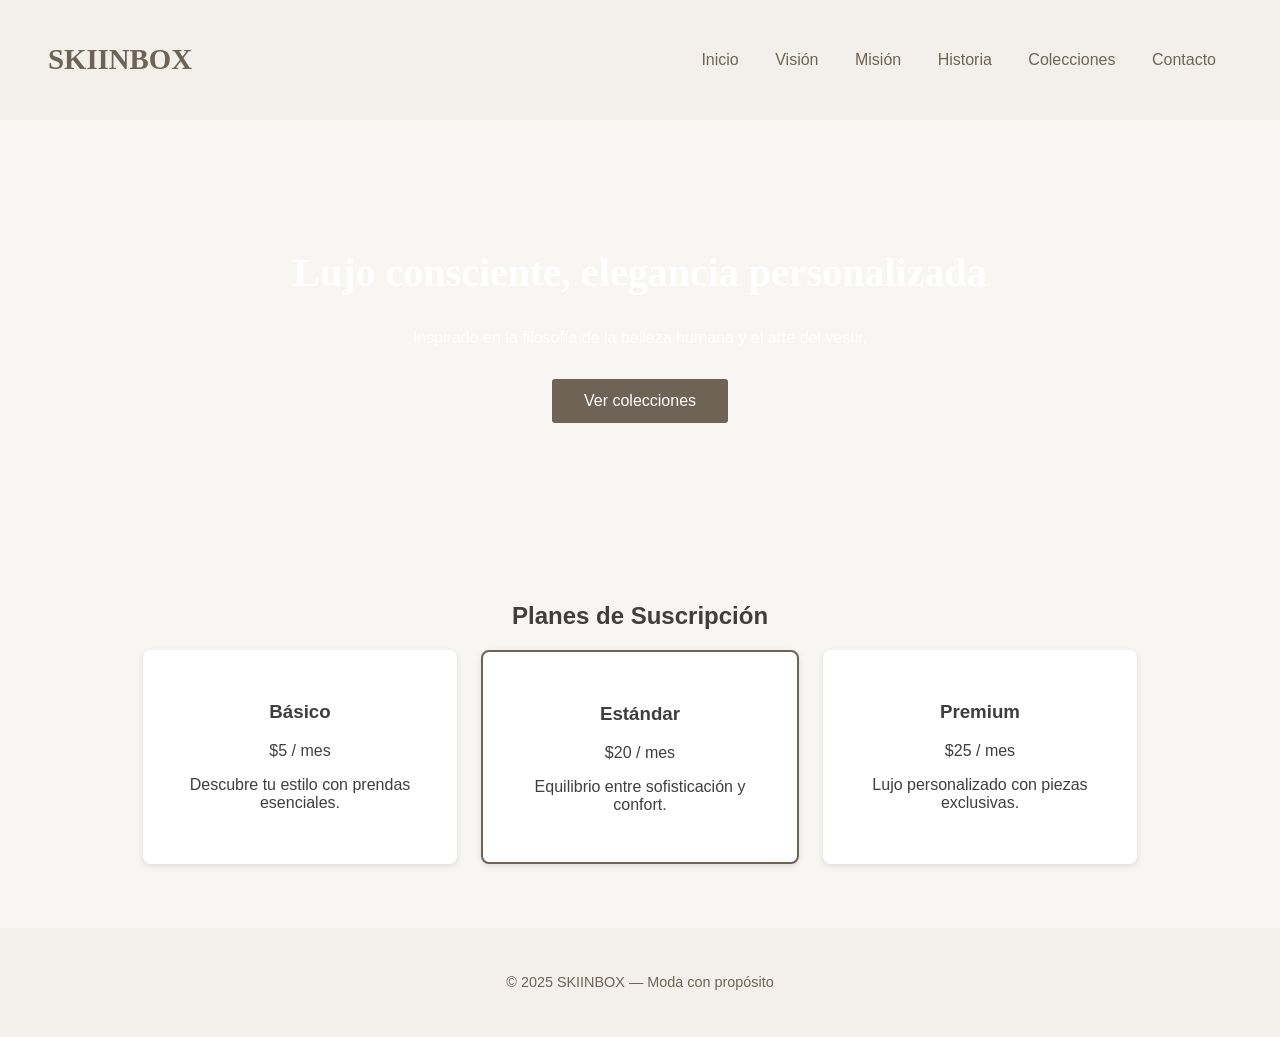
==== index.html @ ae45a68d "Add files via upload" ====
<!DOCTYPE html>
<html lang="es">
<head>
  <meta charset="UTF-8" />
  <meta name="viewport" content="width=device-width, initial-scale=1.0" />
  <title>SKIINBOX — Moda con propósito</title>
  <link rel="stylesheet" href="css/style.css" />
</head>
<body>
  <header>
    <h1 class="logo">SKIINBOX</h1>
    <nav>
      <a href="index.html">Inicio</a>
      <a href="vision.html">Visión</a>
      <a href="mision.html">Misión</a>
      <a href="historia.html">Historia</a>
      <a href="colecciones.html">Colecciones</a>
      <a href="contacto.html">Contacto</a>
    </nav>
  </header>

  <section class="hero">
    <h2>Lujo consciente, elegancia personalizada</h2>
    <p>Inspirado en la filosofía de la belleza humana y el arte del vestir.</p>
    <a href="colecciones.html" class="btn">Ver colecciones</a>
  </section>

  <section class="planes">
    <h2>Planes de Suscripción</h2>
    <div class="plan-container">
      <div class="plan">
        <h3>Básico</h3>
        <p>$5 / mes</p>
        <p>Descubre tu estilo con prendas esenciales.</p>
      </div>
      <div class="plan destacado">
        <h3>Estándar</h3>
        <p>$20 / mes</p>
        <p>Equilibrio entre sofisticación y confort.</p>
      </div>
      <div class="plan">
        <h3>Premium</h3>
        <p>$25 / mes</p>
        <p>Lujo personalizado con piezas exclusivas.</p>
      </div>
    </div>
  </section>

  <footer>
    <p>© 2025 SKIINBOX — Moda con propósito</p>
  </footer>
</body>
</html>
---- css/style.css ----
body {
  font-family: 'Montserrat', sans-serif;
  margin: 0;
  background-color: #f8f6f3;
  color: #3e3e3e;
}
header {
  display: flex;
  justify-content: space-between;
  align-items: center;
  padding: 1.5rem 3rem;
  background-color: #f3f0ec;
}
.logo {
  font-family: 'Playfair Display', serif;
  font-size: 1.8rem;
  color: #6e6355;
}
nav a {
  margin: 0 1rem;
  text-decoration: none;
  color: #6e6355;
  font-weight: 500;
}
.hero {
  text-align: center;
  padding: 6rem 2rem;
  background: url('assets/hero.jpg') center/cover no-repeat;
  color: #fff;
}
.hero h2 {
  font-family: 'Playfair Display', serif;
  font-size: 2.5rem;
}
.btn {
  display: inline-block;
  padding: 0.8rem 2rem;
  margin-top: 1rem;
  background-color: #6e6355;
  color: white;
  text-decoration: none;
  border-radius: 3px;
}
.planes {
  text-align: center;
  padding: 4rem 2rem;
}
.plan-container {
  display: flex;
  justify-content: center;
  flex-wrap: wrap;
  gap: 1.5rem;
}
.plan {
  background: #fff;
  padding: 2rem;
  border-radius: 8px;
  width: 250px;
  box-shadow: 0 2px 6px rgba(0,0,0,0.1);
}
.plan.destacado {
  border: 2px solid #6e6355;
}
footer {
  text-align: center;
  padding: 2rem;
  background-color: #f3f0ec;
  font-size: 0.9rem;
  color: #6e6355;
}
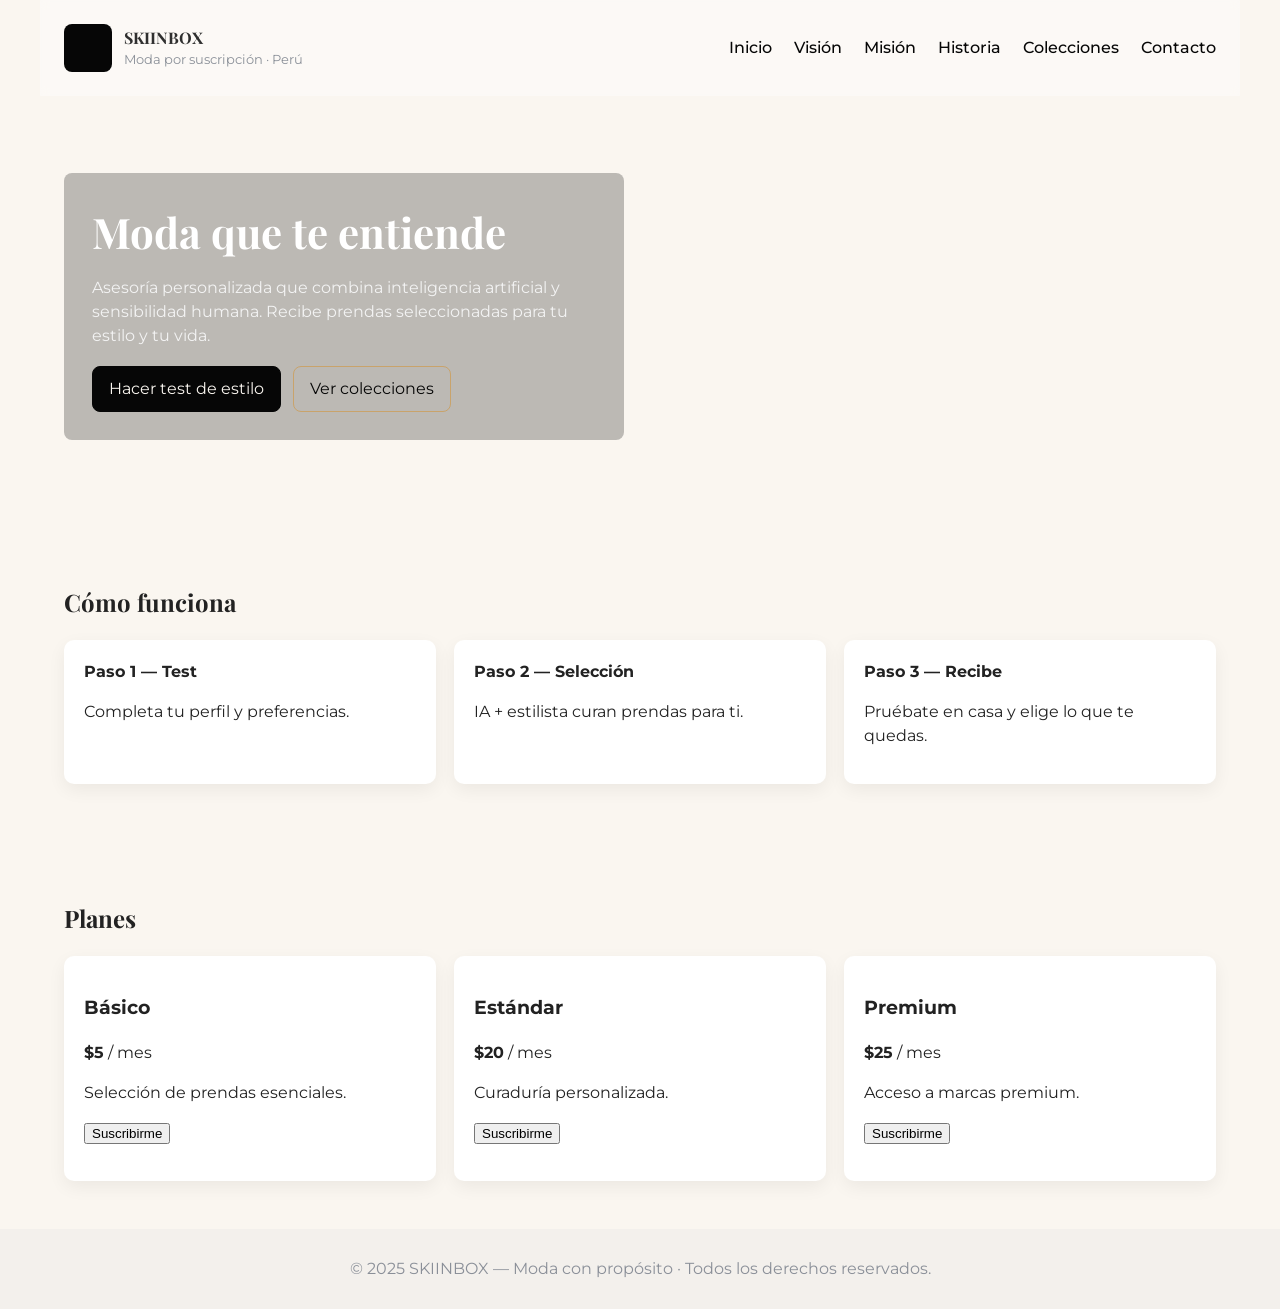
==== commit d93ceeec: "Add files via upload" ====
--- a/index.html
+++ b/index.html
@@ -1,14 +1,14 @@
-<!DOCTYPE html>
+<!doctype html>
 <html lang="es">
 <head>
-  <meta charset="UTF-8" />
-  <meta name="viewport" content="width=device-width, initial-scale=1.0" />
-  <title>SKIINBOX — Moda con propósito</title>
-  <link rel="stylesheet" href="css/style.css" />
+  <meta charset="utf-8">
+  <meta name="viewport" content="width=device-width,initial-scale=1">
+  <title>SKIINBOX — Inicio</title>
+  <link rel="stylesheet" href="css/style.css">
 </head>
 <body>
-  <header>
-    <h1 class="logo">SKIINBOX</h1>
+  <header class="container">
+    <a class="logo" href="index.html"><span class="mark"></span><div class="mark" style="display:none"></div><div style="display:flex;flex-direction:column"><strong style="font-family:'Playfair Display',serif;color:#2f2f2f">SKIINBOX</strong><small style="color:var(--muted)">Moda por suscripción · Perú</small></div></a>
     <nav>
       <a href="index.html">Inicio</a>
       <a href="vision.html">Visión</a>
@@ -18,36 +18,51 @@
       <a href="contacto.html">Contacto</a>
     </nav>
   </header>
-
-  <section class="hero">
-    <h2>Lujo consciente, elegancia personalizada</h2>
-    <p>Inspirado en la filosofía de la belleza humana y el arte del vestir.</p>
-    <a href="colecciones.html" class="btn">Ver colecciones</a>
-  </section>
-
-  <section class="planes">
-    <h2>Planes de Suscripción</h2>
-    <div class="plan-container">
-      <div class="plan">
-        <h3>Básico</h3>
-        <p>$5 / mes</p>
-        <p>Descubre tu estilo con prendas esenciales.</p>
-      </div>
-      <div class="plan destacado">
-        <h3>Estándar</h3>
-        <p>$20 / mes</p>
-        <p>Equilibrio entre sofisticación y confort.</p>
-      </div>
-      <div class="plan">
-        <h3>Premium</h3>
-        <p>$25 / mes</p>
-        <p>Lujo personalizado con piezas exclusivas.</p>
+  
+<main>
+  <section class="hero container" style="min-height:420px">
+    <div class="copy">
+      <h1>Moda que te entiende</h1>
+      <p>Asesoría personalizada que combina inteligencia artificial y sensibilidad humana. Recibe prendas seleccionadas para tu estilo y tu vida.</p>
+      <div class="cta">
+        <a class="btn primary" href="test.html">Hacer test de estilo</a>
+        <a class="btn" href="colecciones.html">Ver colecciones</a>
       </div>
     </div>
   </section>
 
-  <footer>
-    <p>© 2025 SKIINBOX — Moda con propósito</p>
+  <section class="section container">
+    <h2 style="font-family:'Playfair Display',serif">Cómo funciona</h2>
+    <div class="grid" style="margin-top:18px">
+      <div class="card"><strong>Paso 1 — Test</strong><p>Completa tu perfil y preferencias.</p></div>
+      <div class="card"><strong>Paso 2 — Selección</strong><p>IA + estilista curan prendas para ti.</p></div>
+      <div class="card"><strong>Paso 3 — Recibe</strong><p>Pruébate en casa y elige lo que te quedas.</p></div>
+    </div>
+  </section>
+
+  <section id="planes" class="section container">
+    <h2 style="font-family:'Playfair Display',serif">Planes</h2>
+    <div class="grid" style="margin-top:18px">
+      <div class="card"><h3>Básico</h3><p><strong>$5</strong> / mes</p><p>Selección de prendas esenciales.</p><p><button class="subscribe-btn" data-plan="Básico" data-price="$5">Suscribirme</button></p></div>
+      <div class="card destacado"><h3>Estándar</h3><p><strong>$20</strong> / mes</p><p>Curaduría personalizada.</p><p><button class="subscribe-btn" data-plan="Estándar" data-price="$20">Suscribirme</button></p></div>
+      <div class="card"><h3>Premium</h3><p><strong>$25</strong> / mes</p><p>Acceso a marcas premium.</p><p><button class="subscribe-btn" data-plan="Premium" data-price="$25">Suscribirme</button></p></div>
+    </div>
+  </section>
+</main>
+
+  <footer class="footer">
+    © 2025 SKIINBOX — Moda con propósito · Todos los derechos reservados.
   </footer>
+  <div id="payModal" style="display:none;position:fixed;inset:0;background:rgba(0,0,0,0.5);align-items:center;justify-content:center">
+    <div style="background:white;padding:20px;border-radius:10px;max-width:420px;width:90%">
+      <h3>Suscripción — <span class="plan-name"></span></h3>
+      <p>Precio: <strong class="plan-price"></strong> / mes</p>
+      <div style="display:flex;gap:8px;justify-content:flex-end;margin-top:12px">
+        <button id="payClose" style="padding:8px 12px;border-radius:6px">Cancelar</button>
+        <button id="payConfirm" style="padding:8px 12px;background:var(--ink);color:white;border-radius:6px">Pagar</button>
+      </div>
+    </div>
+  </div>
+  <script src="js/main.js"></script>
 </body>
-</html>
+</html>
--- a/css/style.css
+++ b/css/style.css
@@ -1,70 +1,27 @@
-body {
-  font-family: 'Montserrat', sans-serif;
-  margin: 0;
-  background-color: #f8f6f3;
-  color: #3e3e3e;
+
+@import url('https://fonts.googleapis.com/css2?family=Montserrat:wght@300;400;600&family=Playfair+Display:wght@400;700&display=swap');
+:root{
+  --ink:#060606; --navy:#0b3b66; --ivory:#FAF6F0; --gold:#C9A36B; --muted:#8A8F98;
+  --maxw:1200px;
 }
-header {
-  display: flex;
-  justify-content: space-between;
-  align-items: center;
-  padding: 1.5rem 3rem;
-  background-color: #f3f0ec;
-}
-.logo {
-  font-family: 'Playfair Display', serif;
-  font-size: 1.8rem;
-  color: #6e6355;
-}
-nav a {
-  margin: 0 1rem;
-  text-decoration: none;
-  color: #6e6355;
-  font-weight: 500;
-}
-.hero {
-  text-align: center;
-  padding: 6rem 2rem;
-  background: url('assets/hero.jpg') center/cover no-repeat;
-  color: #fff;
-}
-.hero h2 {
-  font-family: 'Playfair Display', serif;
-  font-size: 2.5rem;
-}
-.btn {
-  display: inline-block;
-  padding: 0.8rem 2rem;
-  margin-top: 1rem;
-  background-color: #6e6355;
-  color: white;
-  text-decoration: none;
-  border-radius: 3px;
-}
-.planes {
-  text-align: center;
-  padding: 4rem 2rem;
-}
-.plan-container {
-  display: flex;
-  justify-content: center;
-  flex-wrap: wrap;
-  gap: 1.5rem;
-}
-.plan {
-  background: #fff;
-  padding: 2rem;
-  border-radius: 8px;
-  width: 250px;
-  box-shadow: 0 2px 6px rgba(0,0,0,0.1);
-}
-.plan.destacado {
-  border: 2px solid #6e6355;
-}
-footer {
-  text-align: center;
-  padding: 2rem;
-  background-color: #f3f0ec;
-  font-size: 0.9rem;
-  color: #6e6355;
-}
+*{box-sizing:border-box}
+body{margin:0;font-family:Montserrat,system-ui,Arial;background:var(--ivory);color:#222;line-height:1.5}
+.container{max-width:var(--maxw);margin:0 auto;padding:24px}
+header{display:flex;align-items:center;justify-content:space-between;padding:20px 24px;background:rgba(255,255,255,0.4);backdrop-filter:blur(4px);position:sticky;top:0;z-index:50}
+.logo{display:flex;align-items:center;gap:12px;text-decoration:none;color:var(--ink)}
+.logo .mark{width:48px;height:48px;background:var(--ink);color:white;display:flex;align-items:center;justify-content:center;border-radius:8px;font-weight:600}
+nav a{margin-left:18px;text-decoration:none;color:var(--ink);font-weight:500}
+.hero{display:flex;align-items:center;gap:32px;padding:60px 24px;background-image:url('assets/hero.jpg');background-size:cover;background-position:center;color:white}
+.hero .copy{max-width:560px;background:rgba(0,0,0,0.25);padding:28px;border-radius:8px}
+.hero h1{font-family:'Playfair Display',serif;font-size:42px;margin:0}
+.hero p{margin:12px 0;color:#f3f3f3}
+.cta{margin-top:18px;display:flex;gap:12px}
+.btn{padding:10px 16px;border-radius:8px;border:1px solid var(--gold);background:transparent;color:var(--ink);text-decoration:none}
+.btn.primary{background:var(--ink);color:var(--ivory);border-color:var(--ink)}
+.section{padding:48px 24px}
+.grid{display:grid;grid-template-columns:repeat(3,1fr);gap:18px}
+.card{background:white;border-radius:10px;padding:20px;box-shadow:0 6px 18px rgba(0,0,0,0.06)}
+.gallery{display:grid;grid-template-columns:repeat(4,1fr);gap:12px}
+.gallery img{width:100%;height:220px;object-fit:cover;border-radius:8px}
+.footer{background:#f3f0ec;padding:28px;text-align:center;color:var(--muted)}
+@media(max-width:900px){.hero{flex-direction:column;padding:40px 12px}.grid{grid-template-columns:1fr}.gallery{grid-template-columns:repeat(2,1fr)}nav a{margin-left:8px}}
